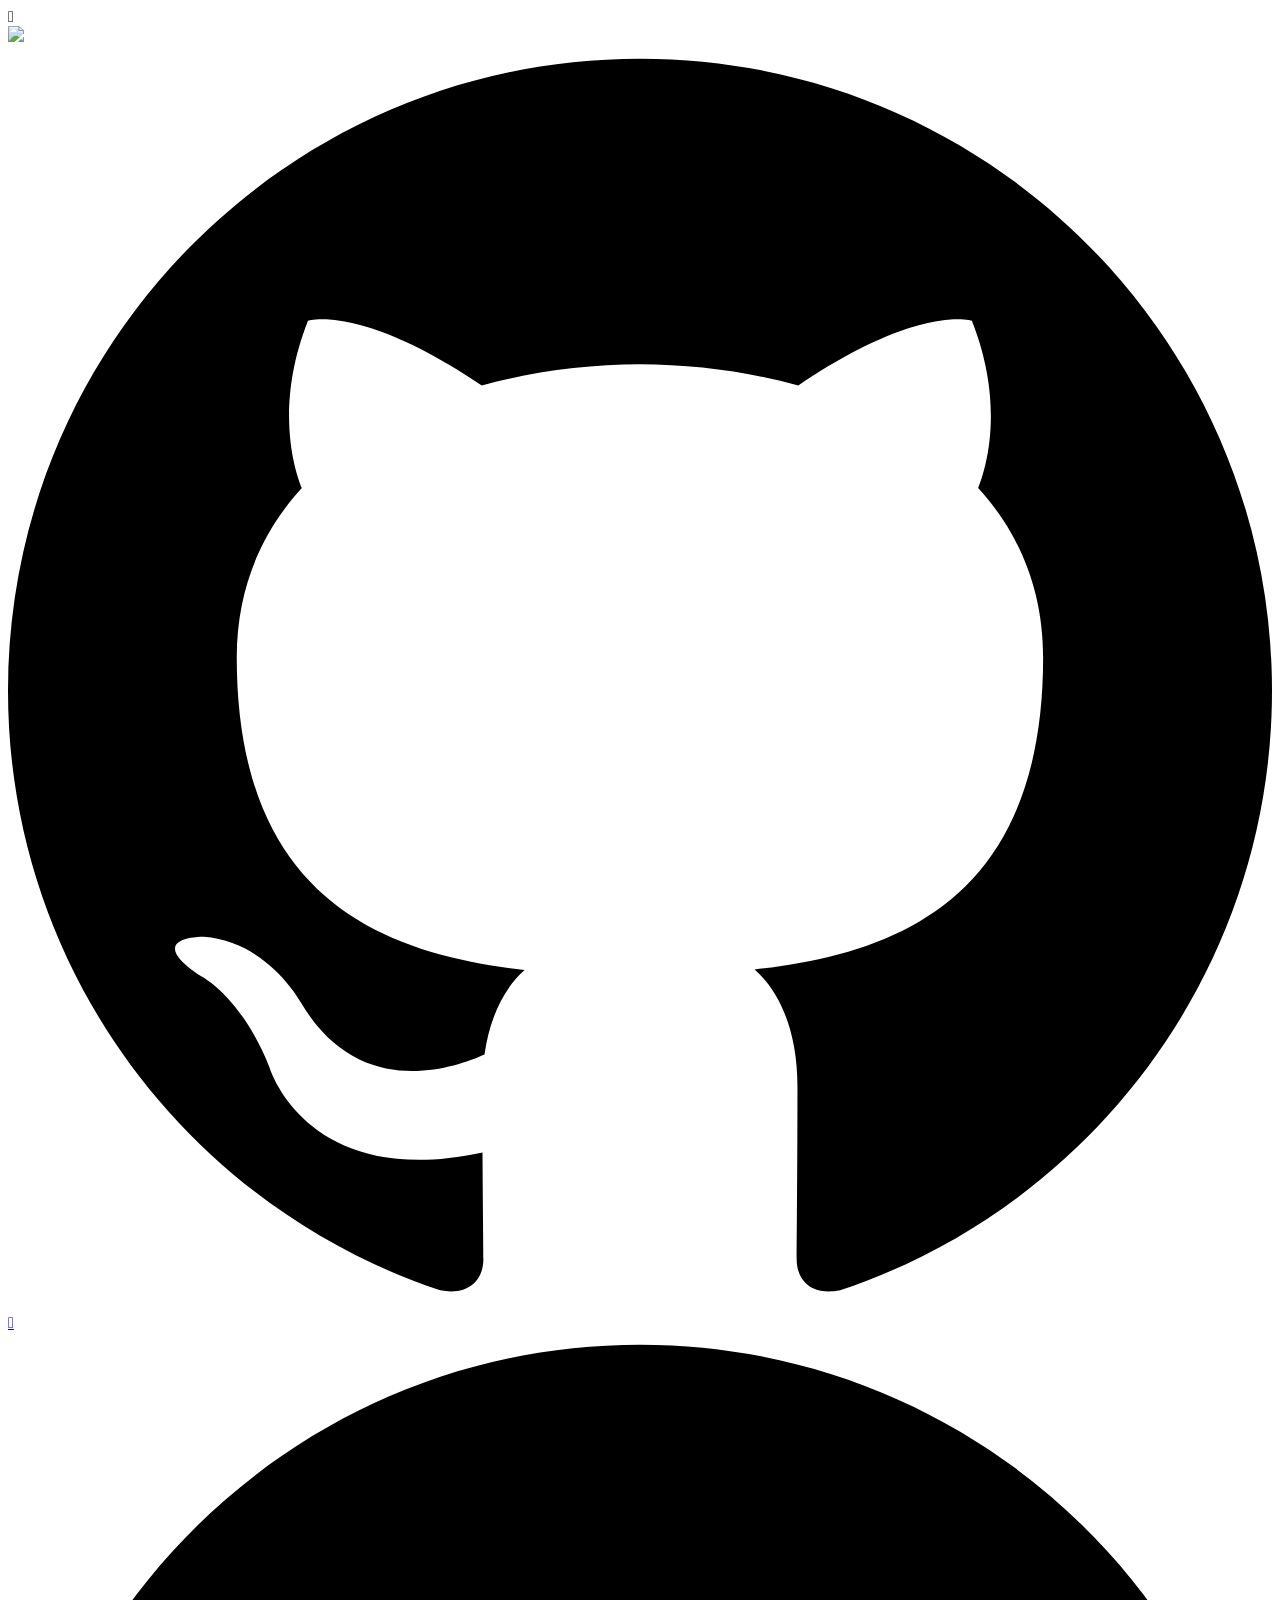
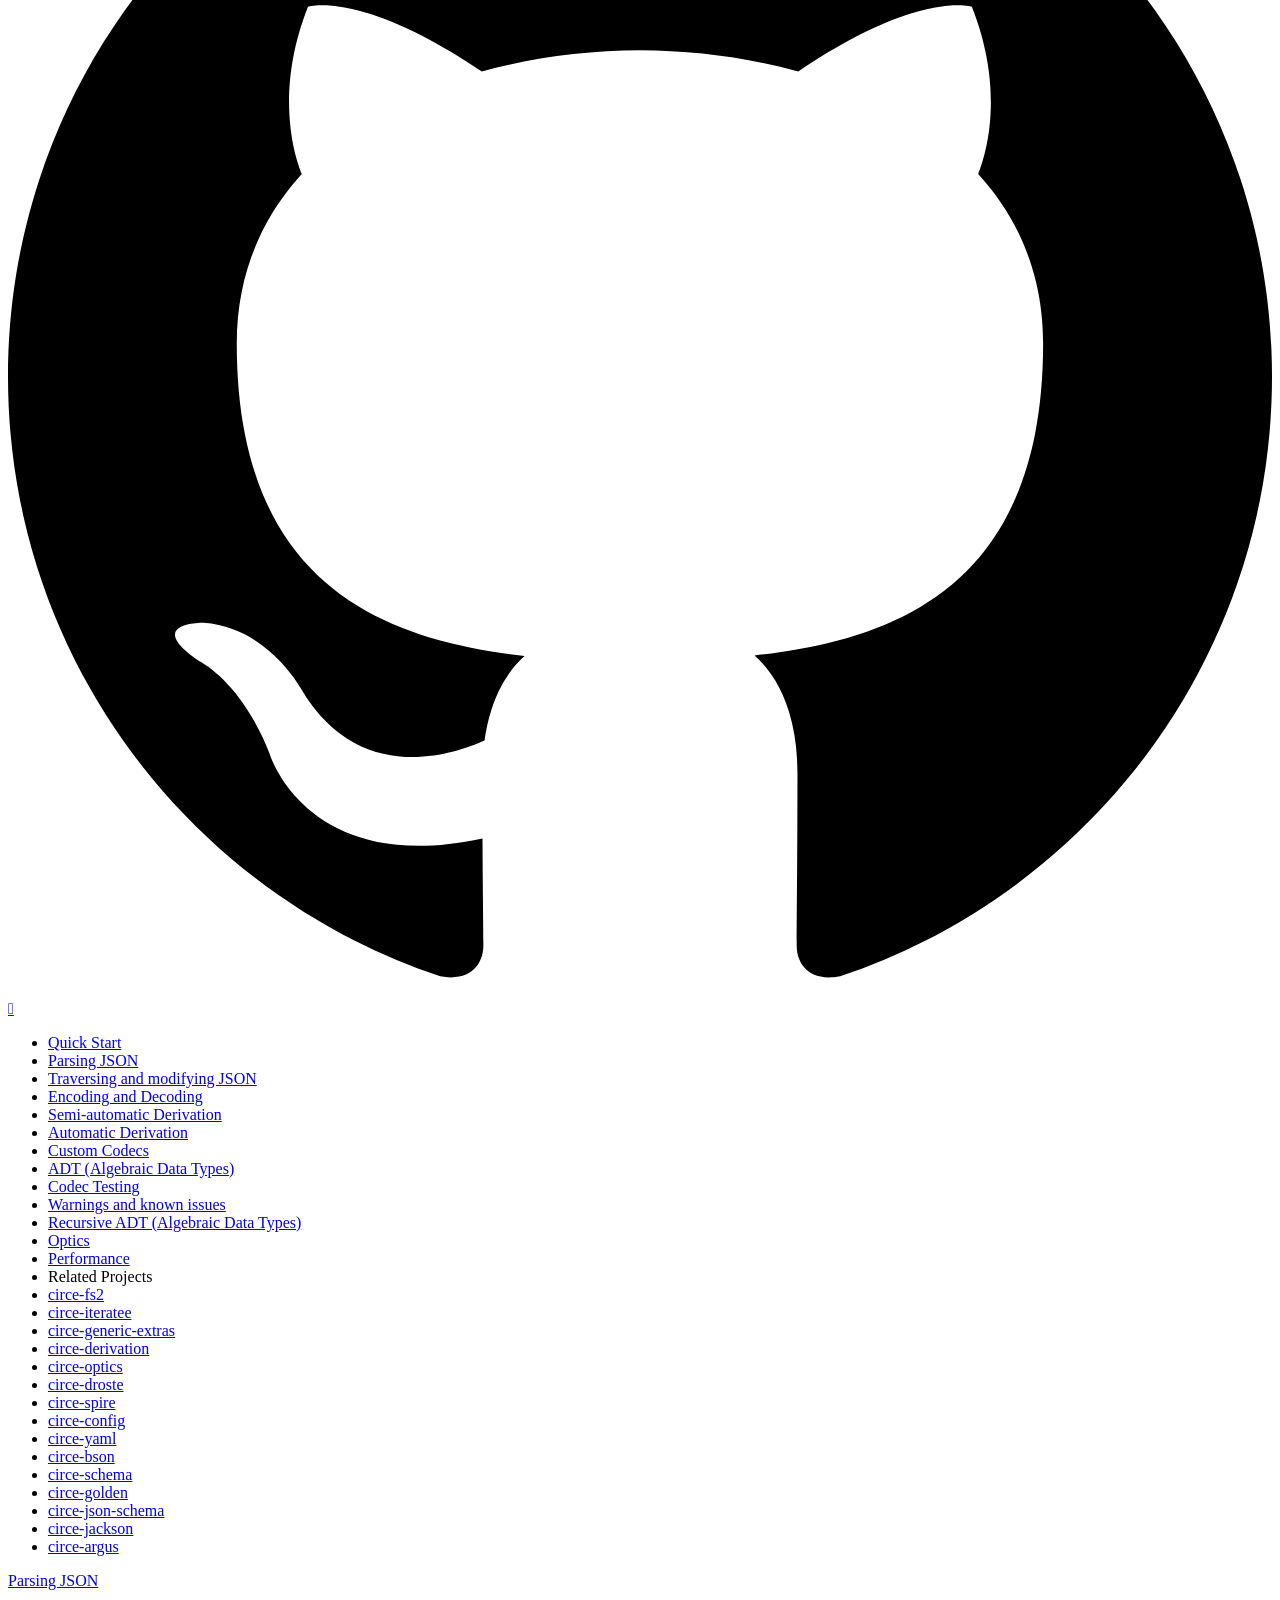
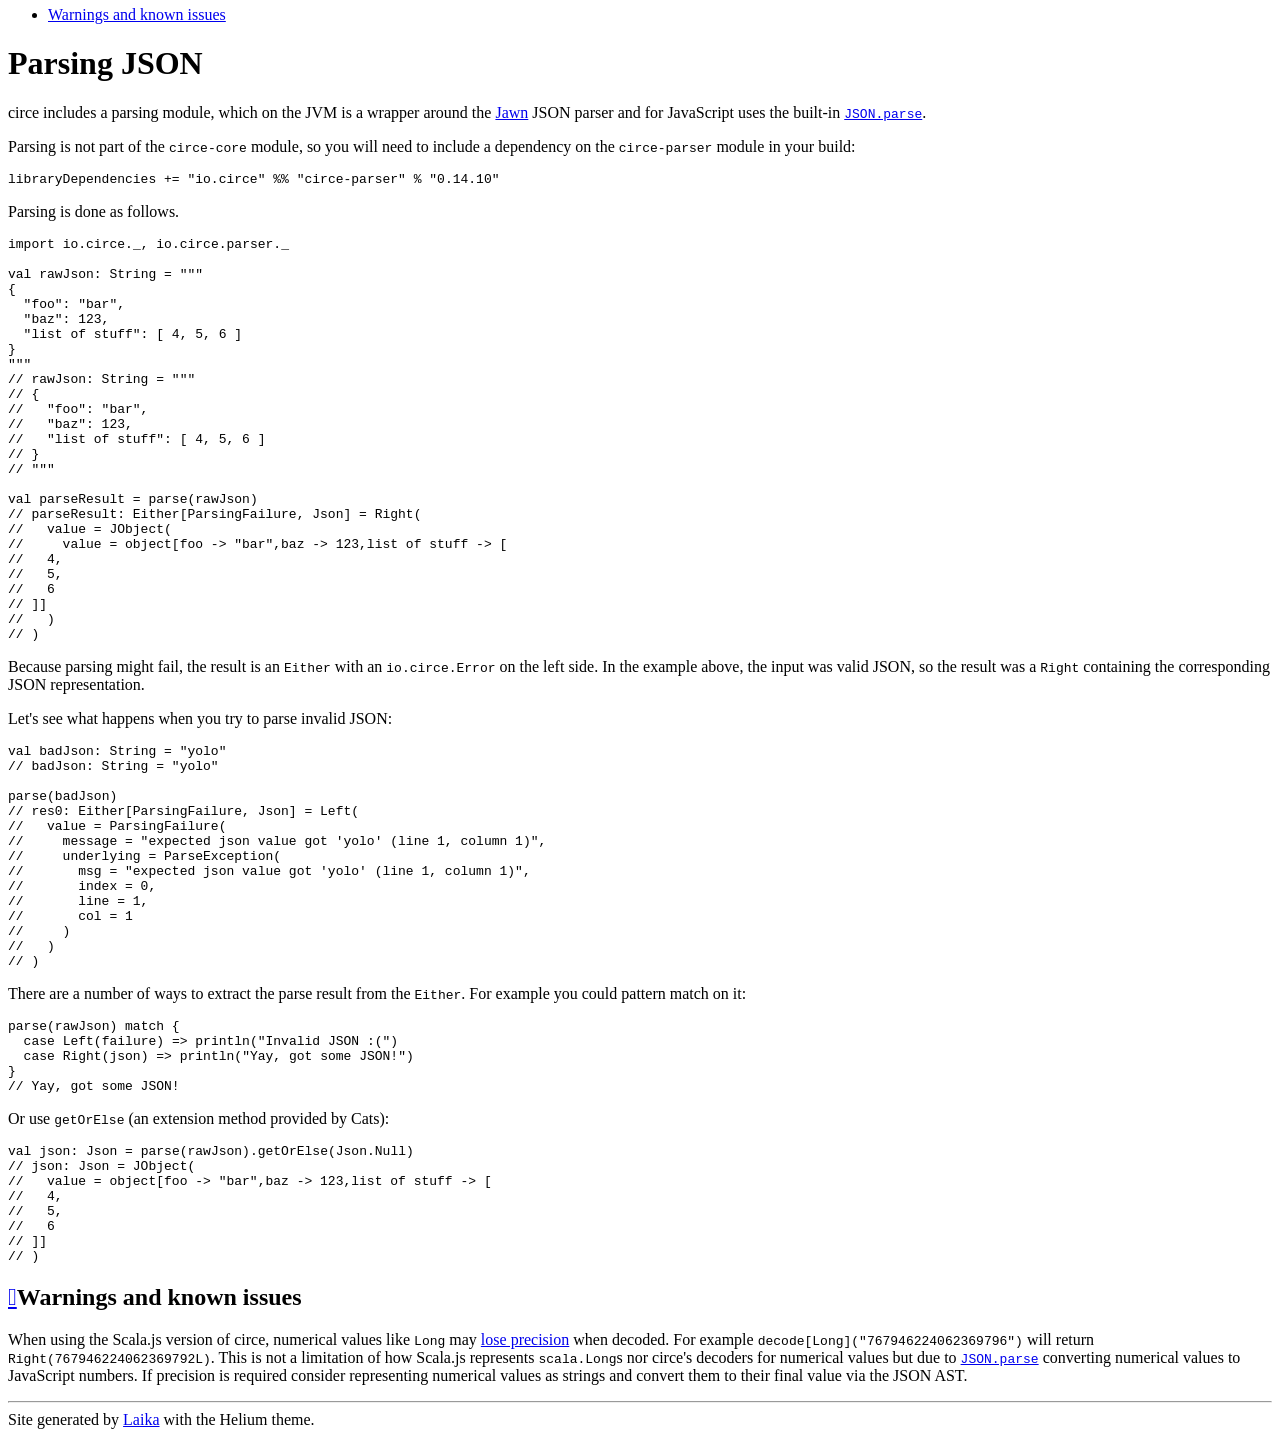
==== parsing.html @ 8ac9f527 "deploy: df63e63cef7334efa1b1183a077b58095c3ecd58" ====
<!DOCTYPE html>
<html lang="en">
  
  <head>
  <meta http-equiv="Content-Type" content="text/html; charset=UTF-8">
  <meta charset="utf-8">
  <meta name="viewport" content="width=device-width, initial-scale=1.0">
  <meta name="generator" content="Typelevel Laika + Helium Theme" />
  <title>Parsing JSON</title>
  
  <meta name="author" content="Travis Brown"/>
  
  <meta name="author" content="Zach McCoy"/>
  
  <meta name="author" content="Darren Gibson"/>
  
  <meta name="author" content="Erlend Hamnaberg"/>
  
  
  <meta name="description" content="Circe docs"/>
  
  
  
  <link rel="icon" sizes="32x32" type="image/png" href="images/circe_light_no_border_146x173.png"/>
  
  
  <link rel="stylesheet" href="https://fonts.googleapis.com/css?family=Lato:400,700">
  
  <link rel="stylesheet" href="https://fonts.googleapis.com/css?family=Fira+Mono:500">
  
  <link rel="stylesheet" type="text/css" href="helium/site/icofont.min.css" />
    <link rel="stylesheet" type="text/css" href="helium/site/laika-helium.css" />
  <script src="helium/site/laika-helium.js"></script>
  
  
  <script> /* for avoiding page load transitions */ </script>
</head>

  <body>

    <header id="top-bar" class="light-default dark-default">

  <div class="row">
    <a id="nav-icon">
      <i class="icofont-laika navigationMenu" title="Navigation">&#xefa2;</i>
    </a>
    
    
  </div>

  <a class="image-link" href="https://github.com/circe/circe"><img src="images/circe_light_no_border_146x173.png"></a>

  <div class="row links">
    
    <a class="icon-link svg-link" href="https://github.com/circe/circe"><span class="github" title="Source Code"><svg class="svg-icon" width="100%" height="100%" viewBox="0 0 100 100" version="1.1" xmlns="http://www.w3.org/2000/svg" xml:space="preserve" style="fill-rule:evenodd;clip-rule:evenodd;stroke-linejoin:round;stroke-miterlimit:2;">
  <g class="svg-shape">
    <path d="M49.995,1c-27.609,-0 -49.995,22.386 -49.995,50.002c-0,22.09 14.325,40.83 34.194,47.444c2.501,0.458 3.413,-1.086 3.413,-2.412c0,-1.185 -0.043,-4.331 -0.067,-8.503c-13.908,3.021 -16.843,-6.704 -16.843,-6.704c-2.274,-5.773 -5.552,-7.311 -5.552,-7.311c-4.54,-3.103 0.344,-3.042 0.344,-3.042c5.018,0.356 7.658,5.154 7.658,5.154c4.46,7.64 11.704,5.433 14.552,4.156c0.454,-3.232 1.744,-5.436 3.174,-6.685c-11.102,-1.262 -22.775,-5.553 -22.775,-24.713c-0,-5.457 1.949,-9.92 5.147,-13.416c-0.516,-1.265 -2.231,-6.348 0.488,-13.233c0,0 4.199,-1.344 13.751,5.126c3.988,-1.108 8.266,-1.663 12.518,-1.682c4.245,0.019 8.523,0.574 12.517,1.682c9.546,-6.47 13.736,-5.126 13.736,-5.126c2.728,6.885 1.013,11.968 0.497,13.233c3.204,3.496 5.141,7.959 5.141,13.416c0,19.209 -11.691,23.436 -22.83,24.673c1.795,1.544 3.394,4.595 3.394,9.26c0,6.682 -0.061,12.076 -0.061,13.715c0,1.338 0.899,2.894 3.438,2.406c19.853,-6.627 34.166,-25.354 34.166,-47.438c-0,-27.616 -22.389,-50.002 -50.005,-50.002"/>
  </g>
</svg></span></a>
    
    <a class="icon-link glyph-link" href="https://discord.gg/XF3CXcMzqD"><i class="icofont-laika chat" title="Chat">&#xeed5;</i></a>
    
  </div>  

</header>
    
    <nav id="sidebar">

  <div class="row">
    
    <a class="icon-link svg-link" href="https://github.com/circe/circe"><span class="github" title="Source Code"><svg class="svg-icon" width="100%" height="100%" viewBox="0 0 100 100" version="1.1" xmlns="http://www.w3.org/2000/svg" xml:space="preserve" style="fill-rule:evenodd;clip-rule:evenodd;stroke-linejoin:round;stroke-miterlimit:2;">
  <g class="svg-shape">
    <path d="M49.995,1c-27.609,-0 -49.995,22.386 -49.995,50.002c-0,22.09 14.325,40.83 34.194,47.444c2.501,0.458 3.413,-1.086 3.413,-2.412c0,-1.185 -0.043,-4.331 -0.067,-8.503c-13.908,3.021 -16.843,-6.704 -16.843,-6.704c-2.274,-5.773 -5.552,-7.311 -5.552,-7.311c-4.54,-3.103 0.344,-3.042 0.344,-3.042c5.018,0.356 7.658,5.154 7.658,5.154c4.46,7.64 11.704,5.433 14.552,4.156c0.454,-3.232 1.744,-5.436 3.174,-6.685c-11.102,-1.262 -22.775,-5.553 -22.775,-24.713c-0,-5.457 1.949,-9.92 5.147,-13.416c-0.516,-1.265 -2.231,-6.348 0.488,-13.233c0,0 4.199,-1.344 13.751,5.126c3.988,-1.108 8.266,-1.663 12.518,-1.682c4.245,0.019 8.523,0.574 12.517,1.682c9.546,-6.47 13.736,-5.126 13.736,-5.126c2.728,6.885 1.013,11.968 0.497,13.233c3.204,3.496 5.141,7.959 5.141,13.416c0,19.209 -11.691,23.436 -22.83,24.673c1.795,1.544 3.394,4.595 3.394,9.26c0,6.682 -0.061,12.076 -0.061,13.715c0,1.338 0.899,2.894 3.438,2.406c19.853,-6.627 34.166,-25.354 34.166,-47.438c-0,-27.616 -22.389,-50.002 -50.005,-50.002"/>
  </g>
</svg></span></a>
    
    <a class="icon-link glyph-link" href="https://discord.gg/XF3CXcMzqD"><i class="icofont-laika chat" title="Chat">&#xeed5;</i></a>
    
  </div>

  <ul class="nav-list">
    <li class="level1 nav-leaf"><a href="quickstart.html">Quick Start</a></li>
    <li class="level1 active nav-leaf"><a href="#">Parsing JSON</a></li>
    <li class="level1 nav-leaf"><a href="cursors.html">Traversing and modifying JSON</a></li>
    <li class="level1 nav-node"><a href="codecs/">Encoding and Decoding</a></li>
    <li class="level2 nav-leaf"><a href="codecs/semiauto-derivation.html">Semi-automatic Derivation</a></li>
    <li class="level2 nav-leaf"><a href="codecs/auto-derivation.html">Automatic Derivation</a></li>
    <li class="level2 nav-leaf"><a href="codecs/custom-codecs.html">Custom Codecs</a></li>
    <li class="level2 nav-leaf"><a href="codecs/adt.html">ADT (Algebraic Data Types)</a></li>
    <li class="level2 nav-leaf"><a href="codecs/testing.html">Codec Testing</a></li>
    <li class="level2 nav-leaf"><a href="codecs/known-issues.html">Warnings and known issues</a></li>
    <li class="level2 nav-leaf"><a href="codecs/recursive-adt.html">Recursive ADT (Algebraic Data Types)</a></li>
    <li class="level1 nav-leaf"><a href="optics.html">Optics</a></li>
    <li class="level1 nav-leaf"><a href="performance.html">Performance</a></li>
    <li class="level1 nav-header">Related Projects</li>
    <li class="level2 nav-leaf"><a href="https://github.com/circe/circe-fs2">circe-fs2</a></li>
    <li class="level2 nav-leaf"><a href="https://github.com/circe/circe-iteratee">circe-iteratee</a></li>
    <li class="level2 nav-leaf"><a href="https://github.com/circe/circe-generic-extras">circe-generic-extras</a></li>
    <li class="level2 nav-leaf"><a href="https://github.com/circe/circe-derivation">circe-derivation</a></li>
    <li class="level2 nav-leaf"><a href="https://github.com/circe/circe-optics">circe-optics</a></li>
    <li class="level2 nav-leaf"><a href="https://github.com/circe/circe-droste">circe-droste</a></li>
    <li class="level2 nav-leaf"><a href="https://github.com/circe/circe-spire">circe-spire</a></li>
    <li class="level2 nav-leaf"><a href="https://github.com/circe/circe-config">circe-config</a></li>
    <li class="level2 nav-leaf"><a href="https://github.com/circe/circe-yaml">circe-yaml</a></li>
    <li class="level2 nav-leaf"><a href="https://github.com/circe/circe-bson">circe-bson</a></li>
    <li class="level2 nav-leaf"><a href="https://github.com/circe/circe-schema">circe-schema</a></li>
    <li class="level2 nav-leaf"><a href="https://github.com/circe/circe-golden">circe-golden</a></li>
    <li class="level2 nav-leaf"><a href="https://github.com/circe/circe-json-schema">circe-json-schema</a></li>
    <li class="level2 nav-leaf"><a href="https://github.com/circe/circe-jackson">circe-jackson</a></li>
    <li class="level2 nav-leaf"><a href="https://github.com/circe/circe-argus">circe-argus</a></li>
  </ul>

</nav>

    <div id="container">

      
<nav id="page-nav">
  <p class="header"><a href="#">Parsing JSON</a></p>

  <ul class="nav-list">
    <li class="level1 nav-leaf"><a href="#warnings-and-known-issues">Warnings and known issues</a></li>
  </ul>

  <p class="footer"></p>
</nav>


      <main class="content">

        <h1 id="parsing-json" class="title">Parsing JSON</h1>
        <p>circe includes a parsing module, which on the JVM is a wrapper around the <a href="https://github.com/non/jawn">Jawn</a> JSON parser and for JavaScript uses the built-in <a href="https://developer.mozilla.org/en/docs/Web/JavaScript/Reference/Global_Objects/JSON/parse"><code>JSON.parse</code></a>.</p>
        <p>Parsing is not part of the <code>circe-core</code> module, so you will need to include a dependency on the <code>circe-parser</code> module in your build:</p>
        <pre class="keep-together pdf epub"><code class="nohighlight"><span class="identifier">libraryDependencies</span><span> += </span><span class="string-literal">&quot;io.circe&quot;</span><span> %% </span><span class="string-literal">&quot;circe-parser&quot;</span><span> % </span><span class="string-literal">&quot;0.14.10&quot;</span></code></pre>
        <p>Parsing is done as follows.</p>
        <pre><code class="nohighlight"><span class="keyword">import</span><span> </span><span class="identifier">io</span><span>.</span><span class="identifier">circe</span><span>.</span><span class="identifier">_</span><span>, </span><span class="identifier">io</span><span>.</span><span class="identifier">circe</span><span>.</span><span class="identifier">parser</span><span>.</span><span class="identifier">_</span><span>

</span><span class="keyword">val</span><span> </span><span class="identifier">rawJson</span><span>: </span><span class="type-name">String</span><span> = </span><span class="string-literal">&quot;&quot;&quot;
{
  &quot;foo&quot;: &quot;bar&quot;,
  &quot;baz&quot;: 123,
  &quot;list of stuff&quot;: [ 4, 5, 6 ]
}
&quot;&quot;&quot;</span><span>
</span><span class="comment">// rawJson: String = &quot;&quot;&quot;
// {
//   &quot;foo&quot;: &quot;bar&quot;,
//   &quot;baz&quot;: 123,
//   &quot;list of stuff&quot;: [ 4, 5, 6 ]
// }
// &quot;&quot;&quot;
</span><span>
</span><span class="keyword">val</span><span> </span><span class="identifier">parseResult</span><span> = </span><span class="identifier">parse</span><span>(</span><span class="identifier">rawJson</span><span>)
</span><span class="comment">// parseResult: Either[ParsingFailure, Json] = Right(
//   value = JObject(
//     value = object[foo -&gt; &quot;bar&quot;,baz -&gt; 123,list of stuff -&gt; [
//   4,
//   5,
//   6
// ]]
//   )
// )</span></code></pre>
        <p>Because parsing might fail, the result is an <code>Either</code> with an <code>io.circe.Error</code> on the left side.
        In the example above, the input was valid JSON, so the result was a <code>Right</code> containing the
        corresponding JSON representation.</p>
        <p>Let&#39;s see what happens when you try to parse invalid JSON:</p>
        <pre><code class="nohighlight"><span class="keyword">val</span><span> </span><span class="identifier">badJson</span><span>: </span><span class="type-name">String</span><span> = </span><span class="string-literal">&quot;yolo&quot;</span><span>
</span><span class="comment">// badJson: String = &quot;yolo&quot;
</span><span>
</span><span class="identifier">parse</span><span>(</span><span class="identifier">badJson</span><span>)
</span><span class="comment">// res0: Either[ParsingFailure, Json] = Left(
//   value = ParsingFailure(
//     message = &quot;expected json value got &#39;yolo&#39; (line 1, column 1)&quot;,
//     underlying = ParseException(
//       msg = &quot;expected json value got &#39;yolo&#39; (line 1, column 1)&quot;,
//       index = 0,
//       line = 1,
//       col = 1
//     )
//   )
// )</span></code></pre>
        <p>There are a number of ways to extract the parse result from the <code>Either</code>. For example you could pattern
        match on it:</p>
        <pre class="keep-together pdf epub"><code class="nohighlight"><span class="identifier">parse</span><span>(</span><span class="identifier">rawJson</span><span>) </span><span class="keyword">match</span><span> {
  </span><span class="keyword">case</span><span> </span><span class="type-name">Left</span><span>(</span><span class="identifier">failure</span><span>) =&gt; </span><span class="identifier">println</span><span>(</span><span class="string-literal">&quot;Invalid JSON :(&quot;</span><span>)
  </span><span class="keyword">case</span><span> </span><span class="type-name">Right</span><span>(</span><span class="identifier">json</span><span>) =&gt; </span><span class="identifier">println</span><span>(</span><span class="string-literal">&quot;Yay, got some JSON!&quot;</span><span>)
}
</span><span class="comment">// Yay, got some JSON!</span></code></pre>
        <p>Or use <code>getOrElse</code> (an extension method provided by Cats):</p>
        <pre class="keep-together pdf epub"><code class="nohighlight"><span class="keyword">val</span><span> </span><span class="identifier">json</span><span>: </span><span class="type-name">Json</span><span> = </span><span class="identifier">parse</span><span>(</span><span class="identifier">rawJson</span><span>).</span><span class="identifier">getOrElse</span><span>(</span><span class="type-name">Json</span><span>.</span><span class="type-name">Null</span><span>)
</span><span class="comment">// json: Json = JObject(
//   value = object[foo -&gt; &quot;bar&quot;,baz -&gt; 123,list of stuff -&gt; [
//   4,
//   5,
//   6
// ]]
// )</span></code></pre>
        
        <h2 id="warnings-and-known-issues" class="section"><a class="anchor-link left" href="#warnings-and-known-issues"><i class="icofont-laika link">&#xef71;</i></a>Warnings and known issues</h2>
        <p>When using the Scala.js version of circe, numerical values like <code>Long</code> may <a href="https://github.com/circe/circe/issues/393">lose
        precision</a> when decoded. For example <code>decode[Long](&quot;767946224062369796&quot;)</code>
        will return <code>Right(767946224062369792L)</code>. This is not a limitation of how
        Scala.js represents <code>scala.Long</code>s nor circe&#39;s decoders for numerical values but
        due to <a href="https://developer.mozilla.org/en/docs/Web/JavaScript/Reference/Global_Objects/JSON/parse"><code>JSON.parse</code></a> converting numerical values to JavaScript
        numbers. If precision is required consider representing numerical values as
        strings and convert them to their final value via the JSON AST.</p>

        
<hr class="footer-rule"/>
<footer>
  Site generated by <a href="https://typelevel.org/Laika/">Laika</a> with the Helium theme.
</footer>


      </main>

    </div>

  </body>

</html>
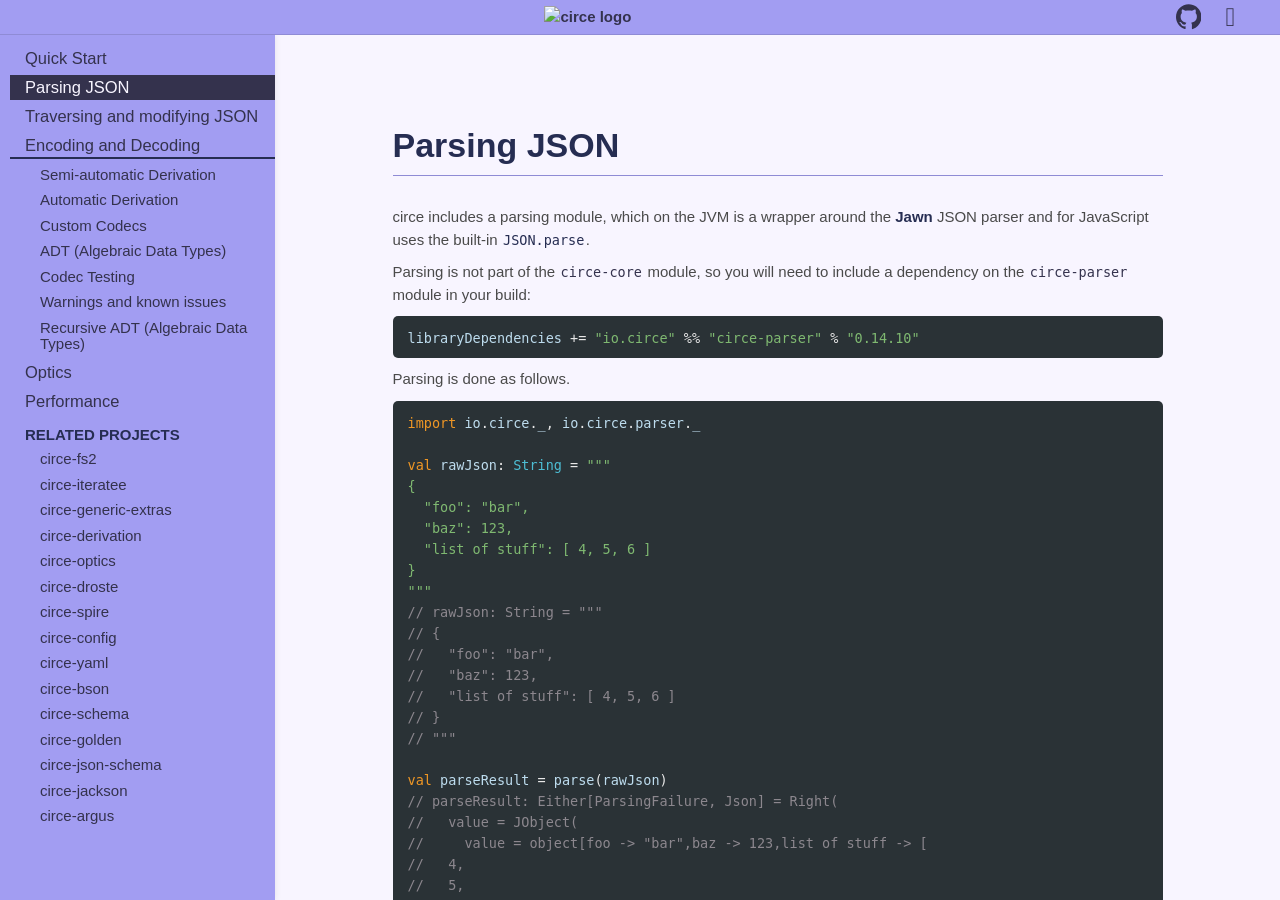
==== commit 0c1f7706: "deploy: 9f1d360e0e43d98f14dc6d0a9d3936da3db59ff7" ====
--- a/parsing.html
+++ b/parsing.html
@@ -48,7 +48,7 @@
     
   </div>
 
-  <a class="image-link" href="https://github.com/circe/circe"><img src="images/circe_light_no_border_146x173.png"></a>
+  <a class="image-link" href="https://github.com/circe/circe"><img src="images/circe_light_no_border_146x173.png" alt="circe logo"></a>
 
   <div class="row links">
     
--- a/helium/site/laika-helium.css
+++ b/helium/site/laika-helium.css
@@ -0,0 +1,975 @@
+:root {
+  --primary-color: #34324D;
+  --primary-light: #A29DF2;
+  --primary-medium: #8F8BD5;
+  --secondary-color: #262D52;
+  --text-color: #4a4a4a;
+  --bg-color: #F8F5FF;
+  --gradient-top: #F4F3F4;
+  --gradient-bottom: #E5E5E6;
+  --component-color: var(--primary-color);
+  --component-area-bg: var(--primary-light);
+  --component-hover: var(--secondary-color);
+  --component-border: var(--primary-medium);
+  --subtle-highlight: rgba(0, 0, 0, 0.05);
+  --messages-info: #007c99;
+  --messages-info-light: #ebf6f7;
+  --messages-warning: #b1a400;
+  --messages-warning-light: #fcfacd;
+  --messages-error: #d83030;
+  --messages-error-light: #ffe9e3;
+  --syntax-base1: #2a3236;
+  --syntax-base2: #8c878e;
+  --syntax-base3: #b2adb4;
+  --syntax-base4: #bddcee;
+  --syntax-base5: #e8e8e8;
+  --syntax-wheel1: #e28e93;
+  --syntax-wheel2: #ef9725;
+  --syntax-wheel3: #ffc66d;
+  --syntax-wheel4: #7fb971;
+  --syntax-wheel5: #4dbed4;
+  --body-font: "Lato", sans-serif;
+  --header-font: "Lato", sans-serif;
+  --code-font: "Fira Mono", monospace;
+  --body-font-size: 15px;
+  --code-font-size: 0.9em;
+  --small-font-size: 12px;
+  --title-font-size: 34px;
+  --header2-font-size: 28px;
+  --header3-font-size: 20px;
+  --header4-font-size: 15px;
+  --block-spacing: 10px;
+  --line-height: 1.5;
+  --content-width: 860px;
+  --nav-width: 275px;
+  --top-bar-height: 35px;
+  color-scheme: light dark;
+}
+
+.light-inverted {
+  --component-color: var(--primary-medium);
+  --component-area-bg: var(--primary-color);
+  --component-hover: var(--bg-color);
+  --component-border: var(--primary-light);
+  --subtle-highlight: rgba(255, 255, 255, 0.15);
+}
+
+@media (prefers-color-scheme: dark) {
+  :root {
+    --primary-color: #A6A6FF;
+    --primary-light: #2F2F47;
+    --primary-medium: #8A8AD4;
+    --secondary-color: #DDD9FF;
+    --text-color: #D2E3FA;
+    --bg-color: #10101C;
+    --gradient-top: #F4F3F4;
+    --gradient-bottom: #E5E5E6;
+    --component-color: var(--primary-color);
+    --component-area-bg: var(--primary-light);
+    --component-hover: var(--secondary-color);
+    --component-border: var(--primary-medium);
+    --subtle-highlight: rgba(255, 255, 255, 0.15);
+    --messages-info: #ebf6f7;
+    --messages-info-light: #007c99;
+    --messages-warning: #fcfacd;
+    --messages-warning-light: #b1a400;
+    --messages-error: #ffe9e3;
+    --messages-error-light: #d83030;
+    --syntax-base1: #23232E;
+    --syntax-base2: #BABACF;
+    --syntax-base3: #6B6BB5;
+    --syntax-base4: #E6E6FF;
+    --syntax-base5: #F2F2FF;
+    --syntax-wheel1: #FF6B57;
+    --syntax-wheel2: #FFAD54;
+    --syntax-wheel3: #FFE957;
+    --syntax-wheel4: #7EE6B4;
+    --syntax-wheel5: #968CFF;
+  }
+
+  .dark-inverted {
+    --component-color: var(--primary-medium);
+    --component-area-bg: var(--primary-color);
+    --component-hover: var(--bg-color);
+    --component-border: var(--primary-light);
+    --subtle-highlight: rgba(0, 0, 0, 0.05);
+  }
+}
+
+*, :after, :before {
+  box-sizing: border-box;
+}
+
+body {
+  font-family: var(--body-font);
+  color: var(--text-color);
+  background-color: var(--bg-color);
+  font-size: var(--body-font-size);
+  line-height: var(--line-height);
+  position: relative;
+  padding-bottom: 40px;
+  margin-top: 0;
+}
+
+#container {
+  position: fixed;
+  top: var(--top-bar-height);
+  left: 0;
+  height: calc(100% - var(--top-bar-height));
+  width: 100%;
+  overflow-y: auto;
+}
+
+main.content {
+  display: block;
+  width: 100%;
+  margin-right: auto;
+  margin-left: auto;
+  min-height: 100vh;
+  padding: 15px 15px 45px;
+  margin-bottom: 70px;
+}
+
+@media (min-width: 576px) {
+  main.content {
+    padding: 15px 30px;
+  }
+}
+
+@media (min-width: 1020px) {
+  #container {
+    left: var(--nav-width) !important;
+    width: calc(100% - var(--nav-width));
+    transition: left .25s ease-out;
+  }
+  main.content {
+    max-width: var(--content-width);
+    padding: 15px 45px;
+  }
+}
+
+@media (min-width: 1450px) {
+  main.content {
+    max-width: 1125px;
+  }
+  #page-nav + main.content {
+    padding: 15px 310px 15px 45px;
+  }
+}
+
+
+
+p, main > div {
+  margin: 0 0 var(--block-spacing);
+}
+
+/* lists =========================================== */
+
+section > ul li {
+  margin-bottom: 25px;
+  line-height: var(--line-height);
+}
+
+ul, ol {
+  padding: 0;
+  margin: 0 0 var(--block-spacing) 25px;
+}
+
+ul li {
+  margin-bottom: calc(var(--block-spacing) / 2);
+  line-height: var(--line-height);
+}
+
+li ul {
+  margin-bottom: var(--block-spacing);
+  margin-top: 0;
+}
+
+/* headers =========================================== */
+
+section {
+  padding-top: 30px;
+}
+
+h1, h2, h3, h4, h5, h6 {
+  font-family: var(--header-font);
+  color: var(--secondary-color);
+  margin: var(--block-spacing) 0;
+  line-height: 20px; /* TODO */
+}
+
+h1, h2, h3 {
+  line-height: 40px; /* TODO */
+}
+
+h1 {
+  font-size: var(--title-font-size);
+  margin-top: calc(var(--block-spacing) * 3.5);
+  margin-bottom: calc(var(--block-spacing) * 1.2);
+}
+h1.title {
+  padding-top: calc(40px + var(--top-bar-height));
+  padding-bottom: 10px;
+  margin-top: 0;
+  margin-bottom: calc(var(--block-spacing) * 3);
+  border-bottom: 1px solid var(--component-border);
+}
+h2 {
+  font-size: var(--header2-font-size);
+  margin-top: calc(var(--block-spacing) * 3.5);
+  margin-bottom: calc(var(--block-spacing) * 1.2);
+}
+h3 {
+  font-size: var(--header3-font-size);
+  margin-top: calc(var(--block-spacing) * 1.6);
+  margin-bottom: calc(var(--block-spacing) / 2);
+}
+h4, h5, h6 {
+  font-size: var(--header4-font-size);
+  margin-top: calc(var(--block-spacing) * 1.6);
+  margin-bottom: calc(var(--block-spacing) / 2);
+}
+
+/* links =========================================== */
+
+a {
+  color: var(--secondary-color);
+  font-weight: bold;
+  text-decoration: none;
+}
+a:hover {
+  color: var(--secondary-color);
+  text-decoration: underline;
+}
+
+/* images =========================================== */
+
+.default-image-block {
+  text-align: center;
+}
+
+.default-image-block img {
+  width: 90%;
+  height: auto;
+}
+
+img.default-image-span {
+  height: 1em;
+  width: auto;
+}
+
+/* anchor =========================================== */
+
+a.anchor-link {
+  visibility: hidden;
+  position: absolute;
+  display: inline-block;
+  width: 1.4em;
+  margin-top: -3px;
+  text-align: right;
+  text-decoration: none;
+}
+a.anchor-link.left {
+  margin-left: -1.4em;
+  padding-right: 0.5em;
+}
+a.anchor-link.right {
+  padding-left: 0.5em;
+  text-align: left;
+}
+
+h1:hover > a.anchor-link,
+h2:hover > a.anchor-link,
+h3:hover > a.anchor-link,
+h4:hover > a.anchor-link,
+h5:hover > a.anchor-link,
+h6:hover > a.anchor-link {
+  visibility: visible;
+  text-decoration: none;
+}
+
+.anchor-link .icofont-laika {
+  font-size: 0.75em;
+  color: var(--primary-color);
+  -webkit-font-smoothing: antialiased;
+  -moz-osx-font-smoothing: grayscale;
+}
+
+/* callout =========================================== */
+
+.callout {
+  margin: calc(var(--block-spacing) * 2);
+  padding: 4px 10px;
+  border-radius: 5px;
+}
+.callout .icofont-laika {
+  display: block;
+  padding: 5px 0;
+}
+
+.callout.warning {
+  background-color: var(--messages-warning-light);
+  border-left: 7px solid var(--messages-warning);
+}
+.callout.warning .icofont-laika {
+  color: var(--messages-warning);
+}
+
+.callout.info {
+  background-color: var(--messages-info-light);
+  border-left: 7px solid var(--messages-info);
+}
+.callout.info .icofont-laika {
+  color: var(--messages-info);
+}
+
+.callout.error {
+  background-color: var(--messages-error-light);
+  border-left: 7px solid var(--messages-error);
+}
+.callout.error .icofont-laika {
+  color: var(--messages-error);
+}
+
+/* inline runtime messages  ======================== */
+
+.inline {
+  border-radius: 5px;
+  padding: 0 5px 2px 5px
+}
+.inline code {
+  padding-left: 10px;
+}
+.inline.info {
+  background-color: var(--messages-info-light);
+  border: 1px solid var(--messages-info);
+}
+.inline.warning {
+  background-color: var(--messages-warning-light);
+  border: 1px solid var(--messages-warning);
+}
+.inline.error {
+  background-color: var(--messages-error-light);
+  border: 1px solid var(--messages-error);
+}
+
+/* tabs =========================================== */
+
+.tab-container {
+  margin-top: calc(var(--block-spacing) * 1.8);
+  margin-bottom: calc(var(--block-spacing) * 1.8);
+}
+ul.tab-group {
+  list-style: none;
+  margin: 0;
+  padding: 0;
+}
+li.tab {
+  display: inline-block;
+  border: 1px solid var(--component-border);
+  border-radius: 5px 5px 0 0;
+  background-color: var(--primary-light);
+  padding: 2px 5px;
+  margin-bottom: -1px !important;
+  color: var(--primary-color);
+}
+li.tab a, li.tab a:hover {
+  color: var(--primary-color);
+  text-decoration: none;
+}
+li.tab.active a {
+  cursor: default;
+}
+li.tab.active {
+  background-color: var(--bg-color);
+  border-bottom-color: transparent;
+}
+.tab-content {
+  display: none;
+  padding: 12px 5px 5px;
+  border: 1px solid var(--component-border);
+  border-radius: 0 5px 5px 5px;
+  margin-top: 0 !important;
+}
+.tab-content.active {
+  display: block;
+}
+
+/* tables =========================================== */
+
+table {
+  margin: calc(var(--block-spacing) * 2) 0;
+  border: 1px solid var(--component-border);
+  border-collapse: collapse;
+}
+thead > tr {
+  border-bottom: 1px solid var(--component-border);
+}
+td, th {
+  padding: 5px 8px;
+}
+tbody > tr:nth-child(odd) {
+  background: var(--primary-light);
+}
+
+/* svg icon ===================================== */
+
+.row a {
+  line-height: 1.75em;
+}
+
+.svg-link {
+  position: relative;
+  top: 4px;
+}
+
+.svg-icon {
+  height: 1.7em;
+  width: 1.7em;
+}
+
+.svg-shape {
+  fill: var(--component-color);
+}
+
+a:hover .svg-shape {
+  fill: var(--component-hover);
+}
+
+/* footer ========================================== */
+
+.footer-rule {
+  margin-top: 30px;
+}
+footer {
+  font-size: 0.9em;
+  text-align: center;
+}
+
+/* other =========================================== */
+
+blockquote {
+  margin: calc(var(--block-spacing) * 2);
+  font-style: italic;
+}
+
+p.title {
+  font-weight: bold;
+}
+.downloads {
+  display: flex;
+  justify-content: space-evenly;
+  margin: 30px 30px var(--block-spacing) 0;
+}
+.downloads img {
+  width: 245px;
+  height: auto;
+  display: inline-block;
+}
+
+.keep-together {
+  page-break-inside: avoid;
+}
+
+/* mermaid diagrams ==================== */
+
+pre.mermaid {
+  color: var(--bg-color); /* avoiding page load flicker */
+  background-color: var(--bg-color);
+  border: 1px solid var(--primary-medium);
+  text-align: center;
+}
+
+
+
+
+/* top navigation bar =========================================== */
+
+header {
+  display: flex;
+  justify-content: space-between;
+  background-color: var(--component-area-bg);
+  margin: 0;
+  position: fixed;
+  top: 0;
+  left: 0;
+  height: var(--top-bar-height);
+  z-index: 2000;
+  width: 100%;
+  align-items: center;
+  padding: 0 45px 0 20px;
+  border-bottom: 1px solid var(--component-border);
+}
+header a, nav .row a {
+  color: var(--component-color);
+}
+header a:hover, nav .row a:hover {
+  text-decoration: none;
+  cursor: pointer;
+  color: var(--component-hover)
+}
+
+header .image-link {
+  height: var(--top-bar-height);
+  display: flex;
+  flex-direction: column;
+  justify-content: center;
+}
+header img {
+  max-height: calc(var(--top-bar-height) - 10px);
+  width: auto;
+}
+
+header .row a, nav .row a {
+  margin: 0 0 0 20px;
+}
+header .row.links {
+  display: none;
+}
+nav .row {
+  margin: 10px 15px 3px 25px;
+  padding-bottom: 7px;
+  border-bottom: 1px solid var(--component-border);
+}
+
+#nav-icon {
+  display: inline-block;
+}
+@media (min-width: 1020px) {
+  #nav-icon {
+    display: none;
+  }
+}
+@media (min-width: 500px) {
+  header .row.links {
+    display: block;
+  }
+  nav .row {
+    display: none;
+  }
+}
+
+header .row.links .row.links {
+  display: inline-block;
+}
+
+.text-link {
+  position: relative;
+  bottom: 2px;
+}
+
+.button-link, #header-right .button-link, #header-left .menu-toggle, nav .row a.button-link {
+  position: relative;
+  bottom: 2px;
+  display: inline-block;
+  border-radius: 9px;
+  padding: 0 7px;
+  background-color: var(--component-color);
+  color: var(--component-area-bg);
+  font-size: 0.9em;
+}
+.button-link:hover, #header-right .button-link:hover {
+  background-color: var(--component-hover);
+  color: var(--component-area-bg);
+  text-decoration: none;
+}
+
+/* menus =================================================== */
+
+.menu-toggle:after {
+  display: inline-block;
+  width: 0;
+  height: 0;
+  content: "";
+  margin-left: 0.5em;
+  margin-bottom: 0.1em;
+  border-left: 8px solid transparent;
+  border-right: 8px solid transparent;
+  border-top: 8px solid var(--component-color);
+}
+
+.menu-toggle:hover:after {
+  border-top: 8px solid var(--component-hover);
+}
+
+.menu-container {
+  position: relative;
+  display: inline-block;
+}
+
+.menu-content {
+  display: none;
+  position: absolute;
+  z-index: 5000;
+  left: 20px;
+  top: calc(var(--top-bar-height) - 10px);
+  background-color: var(--bg-color);
+  border: 1px solid var(--component-border);
+  border-radius: 5px;
+  white-space: nowrap;
+}
+
+.menu-content ul.nav-list {
+  padding-top: 5px;
+  padding-bottom: 5px;
+  margin: 0;
+}
+.menu-content .nav-list li {
+  margin-left: 0;
+  margin-bottom: 2px;
+}
+.menu-content .nav-list li a {
+  margin: 0;
+  line-height: 1.2;
+}
+.menu-content.menu-open {
+  display: block;
+}
+
+/* version menu =================================================== */
+
+.left-column {
+  display: inline-block;
+  width: 3.5em;
+}
+.version-label {
+  border-radius: 3px;
+  padding: 1px 3px;
+  color: white;
+  font-size: 0.8em;
+  margin-right: 1em;
+}
+.version-label.eol {
+  background-color: gray;
+}
+.version-label.stable {
+  background-color: green;
+}
+.version-label.dev, .version-label.development, .version-label.milestone {
+  background-color: yellow;
+  color: black;
+}
+
+/* navigation lists - common styles (menus, main nav, page nav) ==== */
+
+.nav-list {
+  font-size: var(--body-font-size);
+}
+
+.nav-list li {
+  margin-left: 10px;
+  margin-bottom: 2px;
+  line-height: 1.1;
+}
+
+.nav-list li a {
+  display: block;
+  padding: 3px 15px 4px 15px;
+  color: var(--primary-color);
+  font-weight: normal;
+}
+
+/* left navigation bar =========================================== */
+
+#sidebar {
+  position: fixed;
+  background-color: var(--primary-light);
+  width: var(--nav-width);
+  margin-left: calc(var(--nav-width) * -1);
+  left: 0;
+  z-index: 1000;
+  height: calc(100% - var(--top-bar-height));
+  top: var(--top-bar-height);
+  overflow-x: hidden;
+  overflow-y: auto;
+  transition: margin .25s ease-out;
+}
+
+@media (min-width: 1020px) {
+  #sidebar {
+    margin-left: 0;
+    box-shadow: -2px 0 8px rgba(0, 0, 0, 0.15);
+  }
+}
+
+#sidebar.nav-open {
+  margin-left: 0 !important;
+}
+
+#sidebar ul {
+  margin-bottom: 15px;
+}
+
+#sidebar ul.nav-list {
+  padding-top: 10px;
+  padding-bottom: 15px;
+  margin: 0 0 0 15px;
+}
+
+#sidebar .nav-list li.level1 {
+  margin-left: -5px;
+  padding: 1px 0;
+  font-size: 1.1em;
+}
+
+#sidebar .nav-list li.level1.nav-node {
+  margin-bottom: 5px;
+  border-bottom: 2px solid var(--secondary-color);
+}
+
+#sidebar .nav-list li.level1 a {
+  margin-left: 0;
+  padding: 3px 15px 4px 15px;
+}
+
+#sidebar .nav-list li.level1.nav-node a {
+  padding-bottom: 1px;
+}
+
+#sidebar .nav-list li.nav-header {
+  color: var(--secondary-color);
+  display: block;
+  padding: 3px 15px;
+  font-weight: bold;
+  text-transform: uppercase;
+  margin-left: -5px;
+  font-size: 1em;
+}
+#sidebar .nav-list li.level1.nav-header { /* for higher specificity */
+  padding: 3px 15px;
+}
+
+#sidebar .nav-list li.nav-header.level2 {
+  margin-left: 10px;
+  margin-top: 5px;
+  font-size: 0.9em;
+}
+
+#sidebar .nav-list .level3 {
+  margin-left: 18px;
+  font-size: 0.9em;
+}
+
+/* right page navigation =========================================== */
+
+#page-nav .icofont-laika {
+  font-size: 1.2em;
+  margin-right: 0.6em;
+}
+
+ul.nav-list, #page-nav ul {
+  list-style: none;
+}
+
+#page-nav ul {
+  margin: 12px;
+}
+#page-nav .level3 {
+  margin-left: 24px;
+  font-size: 0.9em;
+}
+#page-nav a {
+  display: block;
+  color: var(--primary-color);
+  font-weight: normal;
+}
+#page-nav .header, #page-nav .footer {
+  padding: 5px 12px;
+  margin: 0;
+}
+#page-nav .header {
+  background-color: var(--primary-color);
+}
+#page-nav .footer {
+  border-top: 1px solid var(--component-border);
+}
+
+#page-nav ul.nav-list {
+  padding: 0;
+  margin: 12px;
+}
+#page-nav .nav-list li {
+  margin: 0 0 5px 0;
+  line-height: 1.5;
+}
+#page-nav .nav-list .level1 {
+  font-size: 1em;
+}
+#page-nav .nav-list .level2 {
+  margin-left: 18px;
+  font-size: 0.9em;
+}
+#page-nav .nav-list li a {
+  padding: 0;
+}
+
+#page-nav li a:hover,
+.nav-list li a:hover {
+  background-color: rgba(0, 0, 0, 0.03);
+  text-decoration: none;
+}
+
+.nav-list .active a,
+.nav-list .active a:hover,
+#page-nav .header a,
+#page-nav .header a:hover {
+  color: var(--bg-color);
+  background-color: var(--primary-color);
+  text-decoration: none;
+}
+#page-nav .footer a,
+#page-nav .footer a:hover {
+  color: var(--primary-color);
+  text-decoration: none;
+}
+
+.nav-list li + .nav-header {
+  margin-top: 9px;
+}
+
+#page-nav {
+  display: none;
+  position: fixed;
+  top: calc(45px + var(--top-bar-height));
+  right: 45px;
+  width: 250px;
+  background-color: var(--primary-light);
+  border-radius: 5px;
+}
+
+@media (min-width: 1450px) {
+  #page-nav {
+    display: inline-block;
+  }
+}
+@media (max-width: 1450px) {
+  #page-nav.all-screens {
+    display: block;
+    position: static;
+    width: 100%;
+    max-width: var(--content-width);
+    background-color: transparent;
+    margin-left: auto;
+    margin-right: auto;
+    padding: 75px 45px 10px 45px;
+  }
+}
+
+.icofont-laika {
+  font-size: 1.75em;
+}
+
+
+pre {
+  display: block;
+  background-color: var(--syntax-base1);
+  border-radius: 5px;
+  padding: 12px 9px 9px 15px;
+  margin: 0 0 var(--block-spacing);
+  line-height: 1.4;
+  word-break: break-all;
+  word-wrap: break-word;
+  white-space: pre-wrap;
+}
+code {
+  font-family: var(--code-font);
+  color: var(--primary-color);
+  font-size: var(--code-font-size);
+  font-weight: 500;
+  white-space: nowrap;
+  padding: 0 0.1em;
+}
+a code {
+  color: inherit;
+}
+pre code {
+  color: var(--syntax-base5);
+  background-color: transparent;
+  padding: 0;
+  border: 0;
+  white-space: pre-wrap;
+}
+
+code .identifier {
+  color: var(--syntax-base4);
+}
+code .tag-punctuation {
+  color: var(--syntax-base3);
+}
+code .comment, code .xml-cdata, code .markup-quote {
+  color: var(--syntax-base2);
+}
+
+code .substitution, code .xml-processing-instruction, code .markup-emphasized, code .annotation {
+  color: var(--syntax-wheel1);
+}
+code .keyword, code .escape-sequence, code .markup-headline {
+  color: var(--syntax-wheel2);
+}
+code .attribute-name, .markup-link-target, code .declaration-name {
+  color: var(--syntax-wheel3);
+}
+code .number-literal, .string-literal, .literal-value, .boolean-literal, .char-literal, .symbol-literal, .regex-literal, .markup-link-text {
+  color: var(--syntax-wheel4);
+}
+code .type-name, code .tag-name, code .xml-dtd-tag-name, code .markup-fence {
+  color: var(--syntax-wheel5);
+}
+
+code .diff-added {
+  background-color: rgb(0 175 0 / 40%);
+}
+code .diff-removed {
+  background-color: rgb(250 0 0 / 40%);
+}
+
+
+
+ul.toc, .toc ul {
+  list-style: none;
+}
+.toc.nav-list li {
+  line-height: 1.4;
+}
+.toc.nav-list a {
+  font-weight: bold;
+  color: var(--primary-color);
+}
+.toc.nav-list li.nav-header {
+  font-size: var(--title-font-size);
+  margin-bottom: 20px;
+  margin-top: 36px;
+  background: linear-gradient(180deg, rgba(0,0,0,0) 65%, var(--primary-light) 65%);
+  color: var(--secondary-color);
+  display: block;
+  padding: 3px 15px;
+  font-weight: bold;
+  text-transform: uppercase;
+  margin-left: -5px;
+  line-height: 20px;
+}
+.toc.active {
+  display: none;
+}
+.toc.level2 {
+  font-size: var(--header2-font-size);
+  margin-left: 10px;
+  margin-top: 20px;
+}
+.toc.level2 a {
+  color: var(--secondary-color);
+}
+.toc.level3 {
+  font-size: var(--header3-font-size);
+  margin-left: 25px;
+}
+.toc.level4 {
+  font-size: var(--body-font-size);
+  margin-left: 40px;
+}
+.toc.level3 a, .toc.level4 a {
+  color: var(--primary-color);
+}
+p.toc {
+  margin-bottom: 5px;
+}
